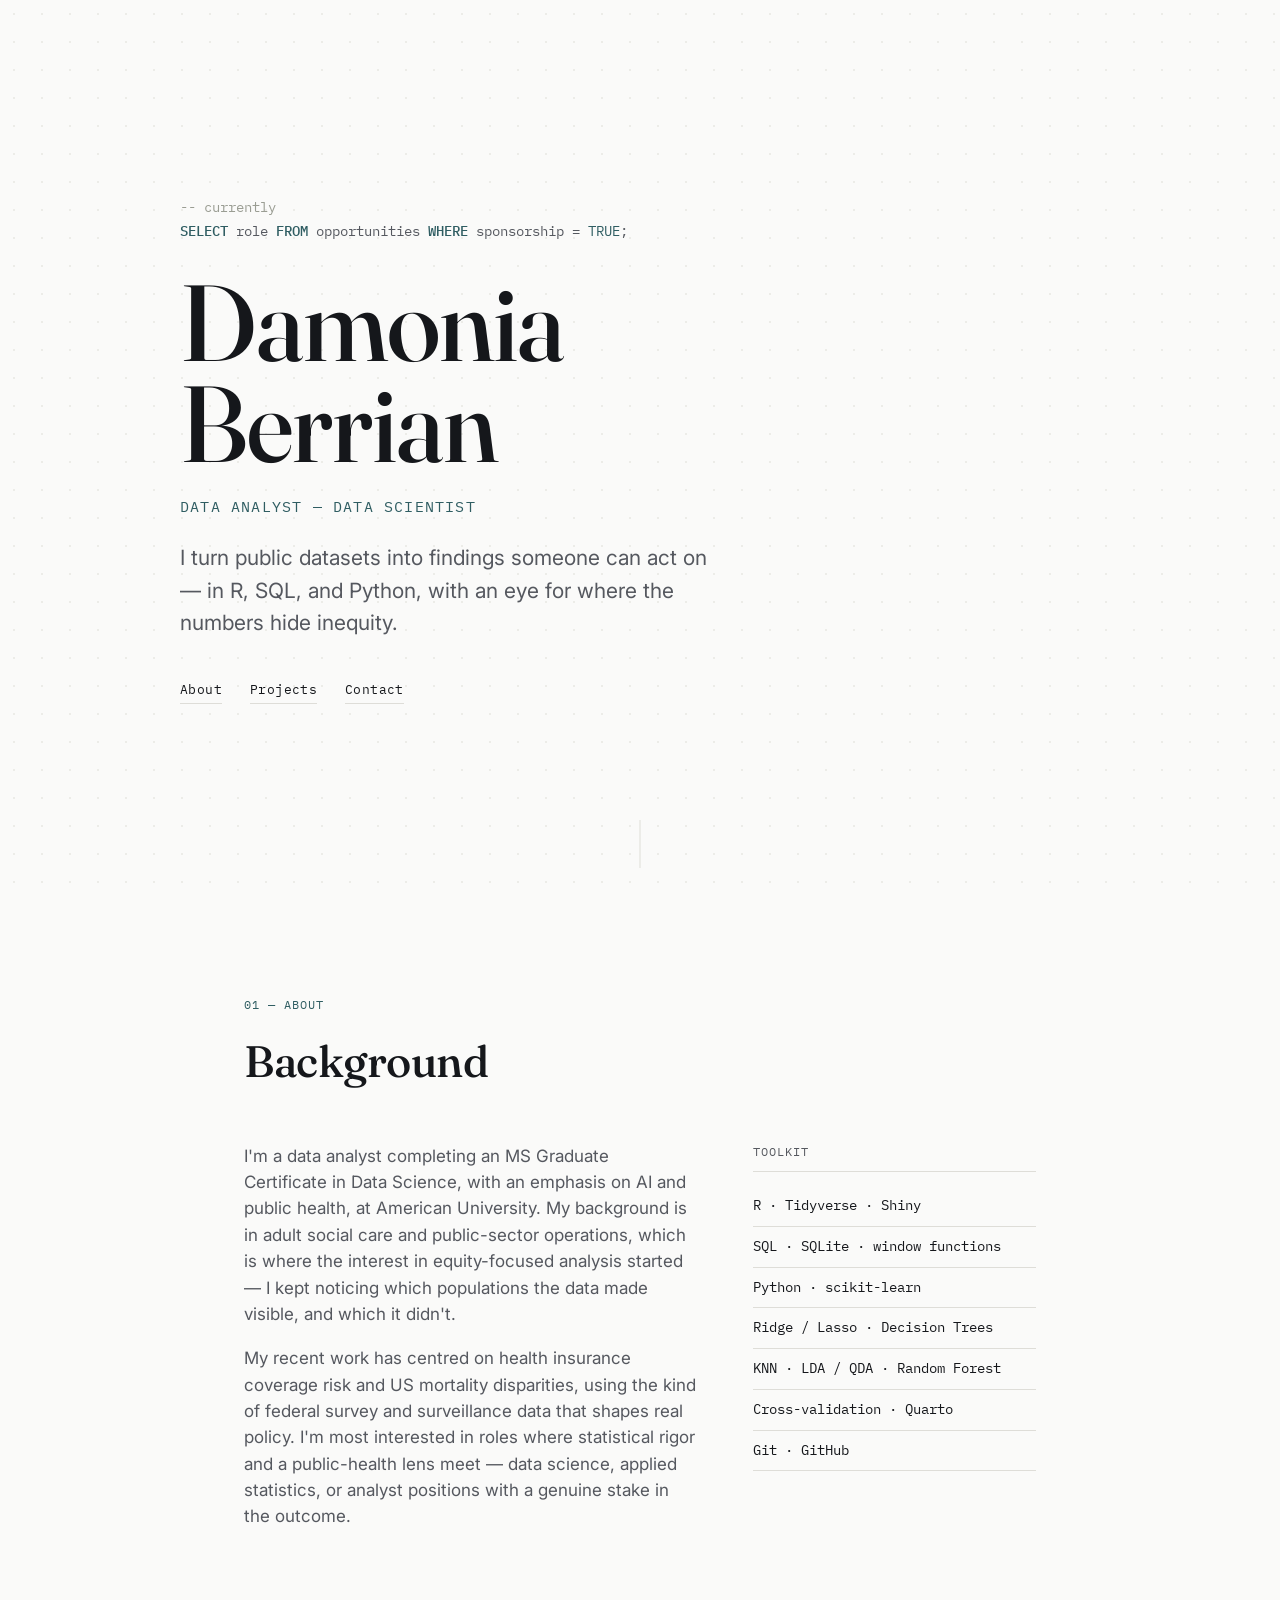
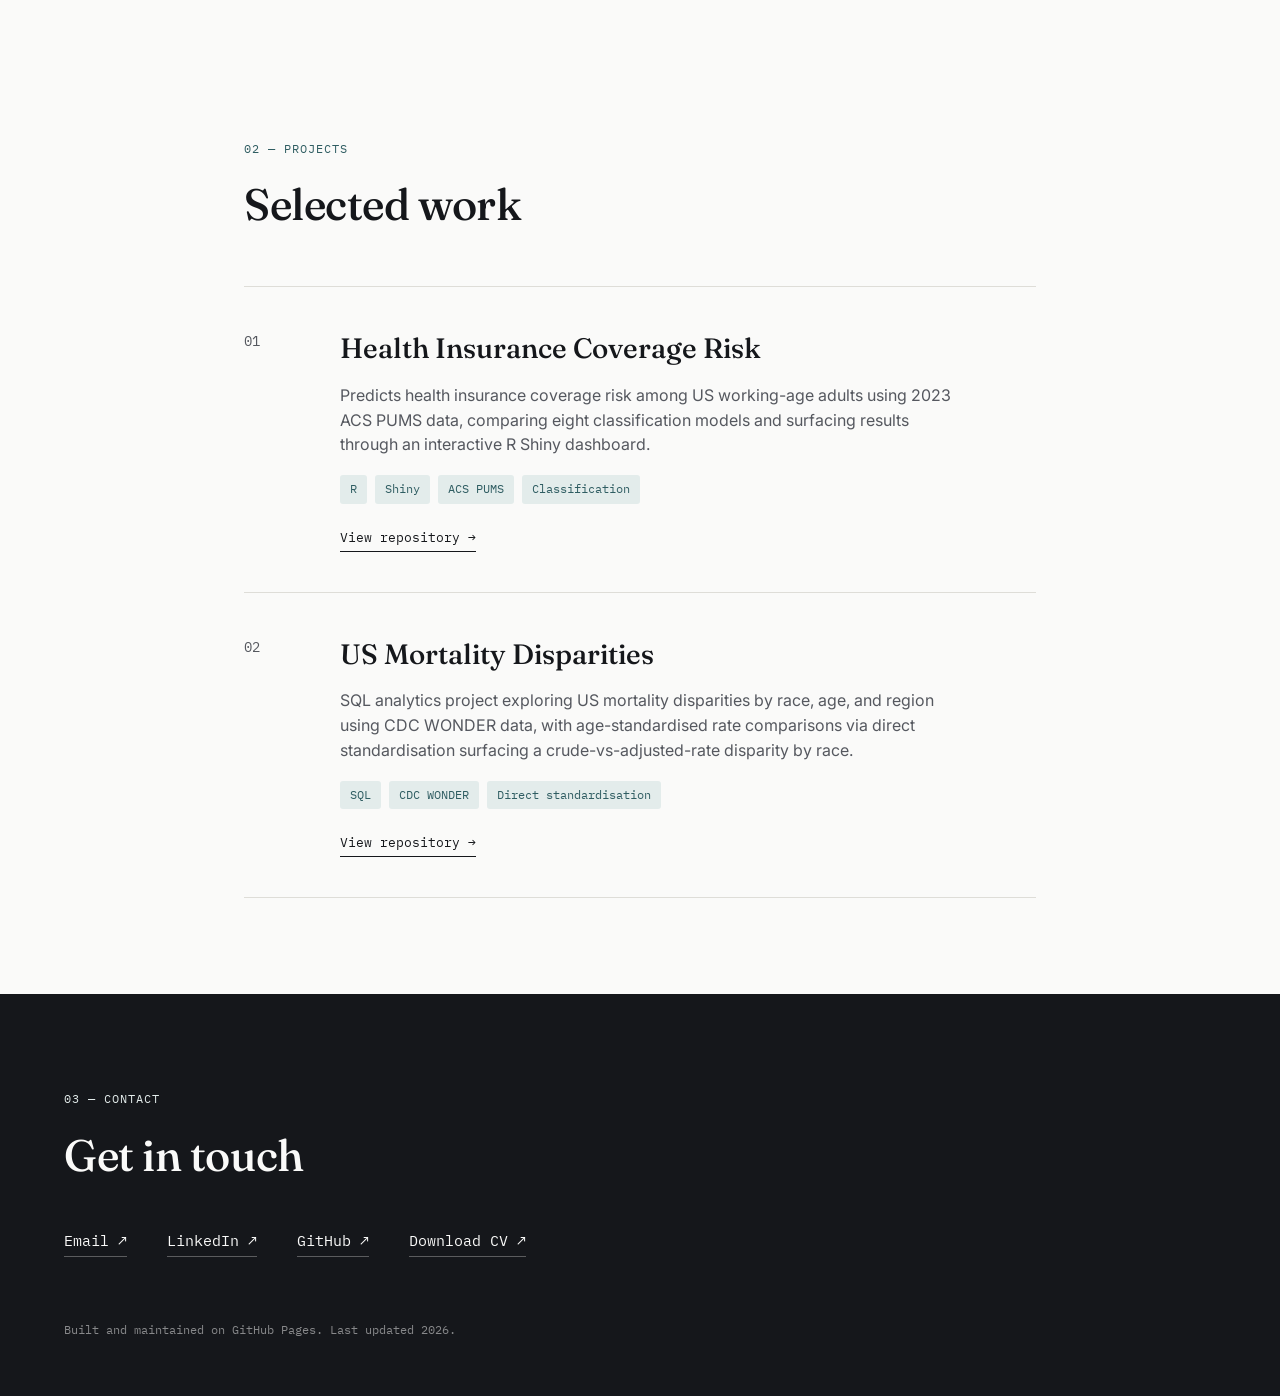
==== index.html @ 3cf0b8fd "Initial commit: single-page portfolio site" ====
<!DOCTYPE html>
<html lang="en">
<head>
<meta charset="UTF-8">
<meta name="viewport" content="width=device-width, initial-scale=1.0">
<title>Damonia Berrian — Data Analyst &amp; Data Scientist</title>
<meta name="description" content="Portfolio of Damonia Berrian — data analyst working across R, SQL, and Python, focused on public health and equity-driven analysis.">
<link rel="preconnect" href="https://fonts.googleapis.com">
<link rel="preconnect" href="https://fonts.gstatic.com" crossorigin>
<link href="https://fonts.googleapis.com/css2?family=Fraunces:ital,opsz,wght@0,9..144,400;0,9..144,500;0,9..144,600;1,9..144,500&family=Inter:wght@400;500;600&family=IBM+Plex+Mono:wght@400;500&display=swap" rel="stylesheet">
<link rel="stylesheet" href="styles.css">
</head>
<body>

<div class="grain" aria-hidden="true"></div>

<header class="hero" id="top">
  <div class="hero-inner">
    <p class="query-line" aria-hidden="true">
      <span class="c-comment">-- currently</span><br>
      <span class="c-kw">SELECT</span> role <span class="c-kw">FROM</span> opportunities <span class="c-kw">WHERE</span> sponsorship <span class="c-op">=</span> <span class="c-lit">TRUE</span>;
    </p>
    <h1>Damonia<br>Berrian</h1>
    <p class="hero-role">Data Analyst — Data Scientist</p>
    <p class="hero-thesis">I turn public datasets into findings someone can act on — in R, SQL, and Python, with an eye for where the numbers hide inequity.</p>
    <nav class="hero-nav" aria-label="Section navigation">
      <a href="#about">About</a>
      <a href="#projects">Projects</a>
      <a href="#contact">Contact</a>
    </nav>
  </div>
  <div class="scroll-cue" aria-hidden="true"><span></span></div>
</header>

<main>

  <section class="section about" id="about">
    <div class="section-head">
      <p class="eyebrow">01 — About</p>
      <h2>Background</h2>
    </div>
    <div class="about-grid">
      <div class="about-text">
        <p>I'm a data analyst completing an MS Graduate Certificate in Data Science, with an emphasis on AI and public health, at American University. My background is in adult social care and public-sector operations, which is where the interest in equity-focused analysis started — I kept noticing which populations the data made visible, and which it didn't.</p>
        <p>My recent work has centred on health insurance coverage risk and US mortality disparities, using the kind of federal survey and surveillance data that shapes real policy. I'm most interested in roles where statistical rigor and a public-health lens meet — data science, applied statistics, or analyst positions with a genuine stake in the outcome.</p>
      </div>
      <div class="about-stack">
        <p class="stack-label">Toolkit</p>
        <ul class="stack-list">
          <li>R · Tidyverse · Shiny</li>
          <li>SQL · SQLite · window functions</li>
          <li>Python · scikit-learn</li>
          <li>Ridge / Lasso · Decision Trees</li>
          <li>KNN · LDA / QDA · Random Forest</li>
          <li>Cross-validation · Quarto</li>
          <li>Git · GitHub</li>
        </ul>
      </div>
    </div>
  </section>

  <section class="section projects" id="projects">
    <div class="section-head">
      <p class="eyebrow">02 — Projects</p>
      <h2>Selected work</h2>
    </div>

    <div class="project-list">

      <article class="project-card">
        <div class="project-index">01</div>
        <div class="project-body">
          <h3>Health Insurance Coverage Risk</h3>
          <p class="project-desc">Predicts health insurance coverage risk among US working-age adults using 2023 ACS PUMS data, comparing eight classification models and surfacing results through an interactive R Shiny dashboard.</p>
          <ul class="project-tags">
            <li>R</li>
            <li>Shiny</li>
            <li>ACS PUMS</li>
            <li>Classification</li>
          </ul>
          <a class="project-link" href="https://github.com/nia-berri/Insurance-Coverage" target="_blank" rel="noopener">
            View repository <span aria-hidden="true">→</span>
          </a>
        </div>
      </article>

      <article class="project-card">
        <div class="project-index">02</div>
        <div class="project-body">
          <h3>US Mortality Disparities</h3>
          <p class="project-desc">SQL analytics project exploring US mortality disparities by race, age, and region using CDC WONDER data, with age-standardised rate comparisons via direct standardisation surfacing a crude-vs-adjusted-rate disparity by race.</p>
          <ul class="project-tags">
            <li>SQL</li>
            <li>CDC WONDER</li>
            <li>Direct standardisation</li>
          </ul>
          <a class="project-link" href="https://github.com/nia-berri/CDC-Mortality" target="_blank" rel="noopener">
            View repository <span aria-hidden="true">→</span>
          </a>
        </div>
      </article>

    </div>
  </section>

</main>

<footer class="section contact" id="contact">
  <div class="section-head">
    <p class="eyebrow light">03 — Contact</p>
    <h2>Get in touch</h2>
  </div>
  <div class="contact-links">
    <a href="mailto:your.email@example.com">Email <span aria-hidden="true">↗</span></a>
    <a href="https://linkedin.com/in/your-linkedin" target="_blank" rel="noopener">LinkedIn <span aria-hidden="true">↗</span></a>
    <a href="https://github.com/nia-berri" target="_blank" rel="noopener">GitHub <span aria-hidden="true">↗</span></a>
    <a href="cv/Damonia_Berrian_CV.pdf" target="_blank" rel="noopener">Download CV <span aria-hidden="true">↗</span></a>
  </div>
  <p class="footer-note">Built and maintained on GitHub Pages. Last updated 2026.</p>
</footer>

<script src="script.js"></script>
</body>
</html>
---- styles.css ----
/* ===== Tokens ===== */
:root {
  --bg: #FAFAF9;
  --surface: #F1F1EE;
  --ink: #15171B;
  --ink-soft: #55585F;
  --accent: #2F5D62;
  --accent-soft: #E3ECEB;
  --line: #DEDDD8;

  --font-display: 'Fraunces', serif;
  --font-body: 'Inter', sans-serif;
  --font-mono: 'IBM Plex Mono', monospace;

  --max-w: 920px;
  --pad: clamp(24px, 6vw, 64px);
}

* { box-sizing: border-box; }

html { scroll-behavior: smooth; }

body {
  margin: 0;
  background: var(--bg);
  color: var(--ink);
  font-family: var(--font-body);
  line-height: 1.55;
  -webkit-font-smoothing: antialiased;
}

a { color: inherit; }

/* subtle dot-grid texture, referencing statistical grid paper */
.grain {
  position: fixed;
  inset: 0;
  pointer-events: none;
  z-index: 0;
  background-image: radial-gradient(var(--line) 1px, transparent 1px);
  background-size: 28px 28px;
  opacity: 0.5;
}

/* ===== Hero ===== */
.hero {
  min-height: 100svh;
  display: flex;
  flex-direction: column;
  justify-content: center;
  align-items: flex-start;
  position: relative;
  padding: var(--pad);
}

.hero-inner {
  max-width: var(--max-w);
  width: 100%;
  margin: 0 auto;
  position: relative;
  z-index: 1;
}

.query-line {
  font-family: var(--font-mono);
  font-size: clamp(12px, 1.4vw, 14px);
  color: var(--ink-soft);
  margin: 0 0 28px;
  line-height: 1.7;
  opacity: 0;
  animation: rise 0.7s ease forwards;
  animation-delay: 0.1s;
}
.c-comment { color: #9A9D93; }
.c-kw { color: var(--accent); font-weight: 500; }
.c-op { color: var(--ink-soft); }
.c-lit { color: var(--accent); }

h1 {
  font-family: var(--font-display);
  font-weight: 500;
  font-size: clamp(52px, 10vw, 108px);
  line-height: 0.94;
  letter-spacing: -0.01em;
  margin: 0 0 20px;
  opacity: 0;
  animation: rise 0.8s ease forwards;
  animation-delay: 0.25s;
}

.hero-role {
  font-family: var(--font-mono);
  font-size: clamp(13px, 1.6vw, 15px);
  text-transform: uppercase;
  letter-spacing: 0.08em;
  color: var(--accent);
  margin: 0 0 24px;
  opacity: 0;
  animation: rise 0.8s ease forwards;
  animation-delay: 0.4s;
}

.hero-thesis {
  font-size: clamp(17px, 2.2vw, 21px);
  color: var(--ink-soft);
  max-width: 540px;
  margin: 0 0 40px;
  opacity: 0;
  animation: rise 0.8s ease forwards;
  animation-delay: 0.55s;
}

.hero-nav {
  display: flex;
  gap: 28px;
  opacity: 0;
  animation: rise 0.8s ease forwards;
  animation-delay: 0.7s;
}
.hero-nav a {
  text-decoration: none;
  font-family: var(--font-mono);
  font-size: 13px;
  letter-spacing: 0.03em;
  color: var(--ink);
  border-bottom: 1px solid var(--line);
  padding-bottom: 3px;
  transition: border-color 0.2s ease, color 0.2s ease;
}
.hero-nav a:hover { border-color: var(--accent); color: var(--accent); }

@keyframes rise {
  from { opacity: 0; transform: translateY(14px); }
  to { opacity: 1; transform: translateY(0); }
}

.scroll-cue {
  position: absolute;
  bottom: 32px;
  left: 50%;
  transform: translateX(-50%);
  width: 1px;
  height: 48px;
  background: var(--line);
  overflow: hidden;
}
.scroll-cue span {
  position: absolute;
  top: -48px;
  left: 0;
  width: 1px;
  height: 48px;
  background: var(--accent);
  animation: drip 1.8s ease-in-out infinite;
}
@keyframes drip {
  0% { top: -48px; }
  60% { top: 48px; }
  100% { top: 48px; }
}
@media (prefers-reduced-motion: reduce) {
  .scroll-cue span { animation: none; top: 0; }
  h1, .hero-role, .hero-thesis, .hero-nav, .query-line { animation: none; opacity: 1; }
}

/* ===== Sections ===== */
.section {
  position: relative;
  z-index: 1;
  max-width: var(--max-w);
  margin: 0 auto;
  padding: 96px var(--pad);
}

.section-head { margin-bottom: 48px; }

.eyebrow {
  font-family: var(--font-mono);
  font-size: 12px;
  letter-spacing: 0.08em;
  text-transform: uppercase;
  color: var(--accent);
  margin: 0 0 12px;
}
.eyebrow.light { color: var(--accent-soft); }

.section h2 {
  font-family: var(--font-display);
  font-weight: 500;
  font-size: clamp(30px, 4vw, 44px);
  margin: 0;
  letter-spacing: -0.01em;
}

/* ===== About ===== */
.about-grid {
  display: grid;
  grid-template-columns: 1.6fr 1fr;
  gap: 56px;
}
.about-text p {
  font-size: 17px;
  color: var(--ink-soft);
  margin: 0 0 18px;
}
.stack-label {
  font-family: var(--font-mono);
  font-size: 12px;
  text-transform: uppercase;
  letter-spacing: 0.08em;
  color: var(--ink-soft);
  margin: 0 0 14px;
  border-bottom: 1px solid var(--line);
  padding-bottom: 10px;
}
.stack-list {
  list-style: none;
  margin: 0;
  padding: 0;
  font-family: var(--font-mono);
  font-size: 14px;
}
.stack-list li {
  padding: 9px 0;
  border-bottom: 1px solid var(--line);
  color: var(--ink);
}

@media (max-width: 720px) {
  .about-grid { grid-template-columns: 1fr; gap: 32px; }
}

/* ===== Projects ===== */
.project-list {
  display: flex;
  flex-direction: column;
}
.project-card {
  display: grid;
  grid-template-columns: 72px 1fr;
  gap: 24px;
  padding: 40px 0;
  border-top: 1px solid var(--line);
  opacity: 0;
  transform: translateY(16px);
  transition: opacity 0.6s ease, transform 0.6s ease;
}
.project-card:last-child { border-bottom: 1px solid var(--line); }
.project-card.is-visible { opacity: 1; transform: translateY(0); }

.project-index {
  font-family: var(--font-mono);
  font-size: 14px;
  color: var(--ink-soft);
  padding-top: 4px;
}

.project-body h3 {
  font-family: var(--font-display);
  font-weight: 500;
  font-size: clamp(22px, 3vw, 28px);
  margin: 0 0 12px;
}
.project-desc {
  color: var(--ink-soft);
  font-size: 16px;
  max-width: 620px;
  margin: 0 0 18px;
}
.project-tags {
  list-style: none;
  display: flex;
  flex-wrap: wrap;
  gap: 8px;
  padding: 0;
  margin: 0 0 20px;
}
.project-tags li {
  font-family: var(--font-mono);
  font-size: 12px;
  background: var(--accent-soft);
  color: var(--accent);
  padding: 5px 10px;
  border-radius: 3px;
}
.project-link {
  display: inline-block;
  text-decoration: none;
  font-family: var(--font-mono);
  font-size: 13px;
  color: var(--ink);
  border-bottom: 1px solid var(--ink);
  padding-bottom: 3px;
  transition: color 0.2s ease, border-color 0.2s ease;
}
.project-link:hover { color: var(--accent); border-color: var(--accent); }

@media (max-width: 560px) {
  .project-card { grid-template-columns: 1fr; }
  .project-index { padding-top: 0; }
}

/* ===== Contact / footer ===== */
.contact {
  background: var(--ink);
  color: var(--bg);
  max-width: none;
  padding: 96px var(--pad) 56px;
}
.contact .section-head { margin-bottom: 40px; }
.contact h2 { color: var(--bg); }
.contact-links {
  display: flex;
  flex-wrap: wrap;
  gap: 16px 40px;
  margin-bottom: 64px;
}
.contact-links a {
  text-decoration: none;
  font-family: var(--font-mono);
  font-size: 15px;
  color: var(--bg);
  border-bottom: 1px solid rgba(250,250,249,0.3);
  padding-bottom: 4px;
  transition: border-color 0.2s ease, opacity 0.2s ease;
}
.contact-links a:hover { border-color: var(--bg); }

.footer-note {
  font-family: var(--font-mono);
  font-size: 12px;
  color: rgba(250,250,249,0.5);
  margin: 0;
}

/* focus visibility */
a:focus-visible {
  outline: 2px solid var(--accent);
  outline-offset: 3px;
}
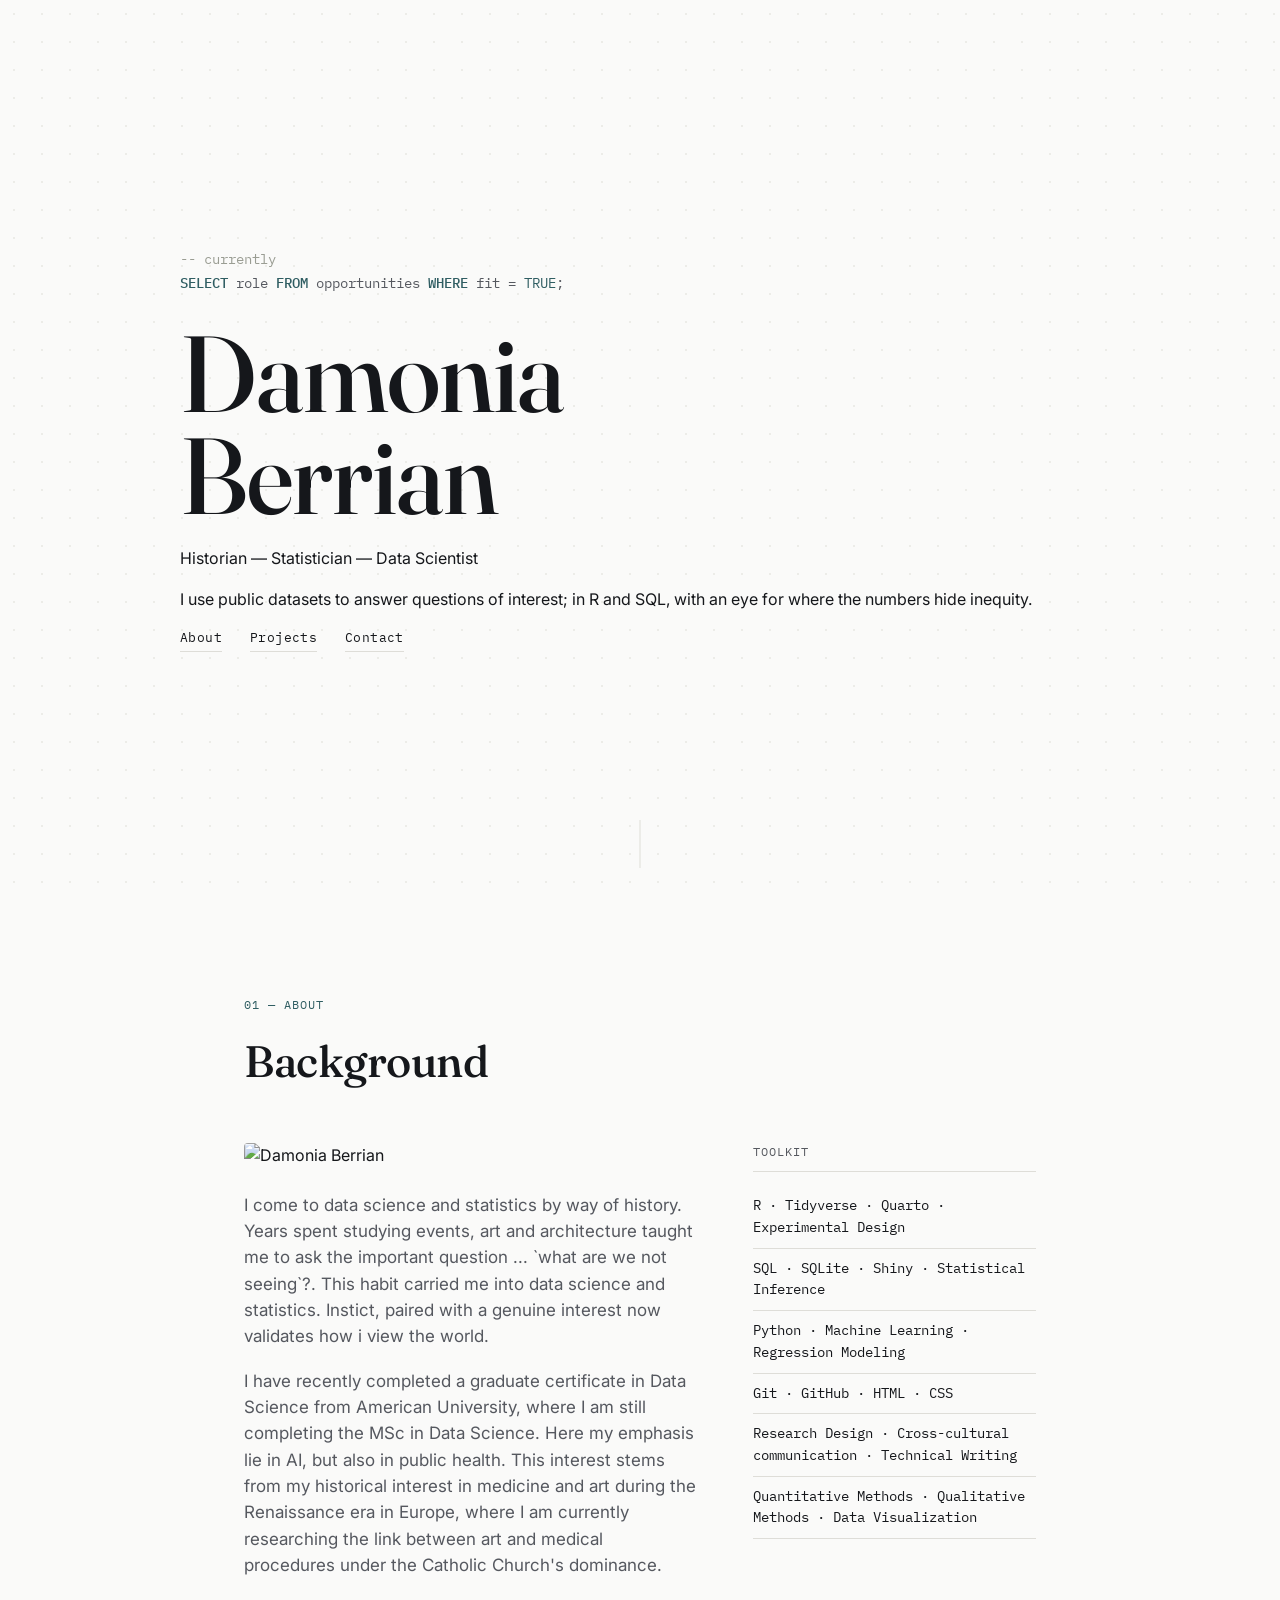
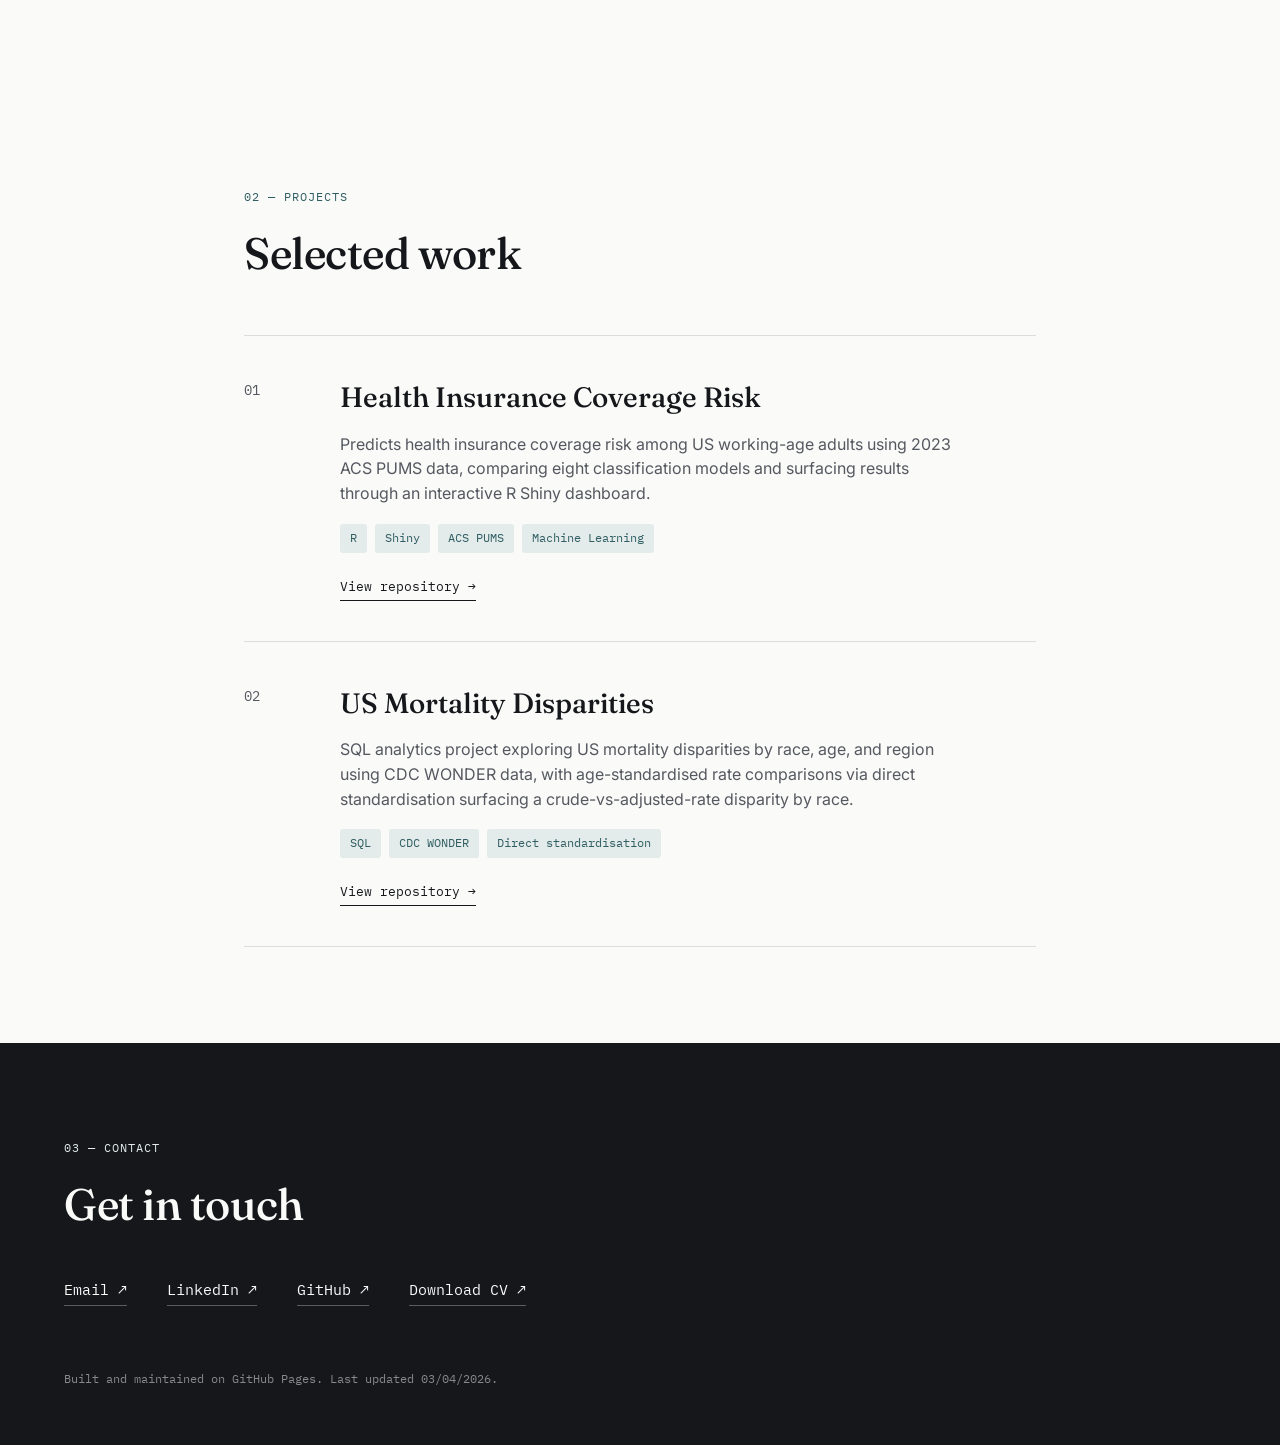
==== commit 6423db4f: "updates" ====
--- a/index.html
+++ b/index.html
@@ -3,7 +3,7 @@
 <head>
 <meta charset="UTF-8">
 <meta name="viewport" content="width=device-width, initial-scale=1.0">
-<title>Damonia Berrian — Data Analyst &amp; Data Scientist</title>
+<title>Damonia Berrian — Historian, Statistician &amp; Data Scientist</title>
 <meta name="description" content="Portfolio of Damonia Berrian — data analyst working across R, SQL, and Python, focused on public health and equity-driven analysis.">
 <link rel="preconnect" href="https://fonts.googleapis.com">
 <link rel="preconnect" href="https://fonts.gstatic.com" crossorigin>
@@ -18,11 +18,11 @@
   <div class="hero-inner">
     <p class="query-line" aria-hidden="true">
       <span class="c-comment">-- currently</span><br>
-      <span class="c-kw">SELECT</span> role <span class="c-kw">FROM</span> opportunities <span class="c-kw">WHERE</span> sponsorship <span class="c-op">=</span> <span class="c-lit">TRUE</span>;
+      <span class="c-kw">SELECT</span> role <span class="c-kw">FROM</span> opportunities <span class="c-kw">WHERE</span> fit <span class="c-op">=</span> <span class="c-lit">TRUE</span>;
     </p>
     <h1>Damonia<br>Berrian</h1>
-    <p class="hero-role">Data Analyst — Data Scientist</p>
-    <p class="hero-thesis">I turn public datasets into findings someone can act on — in R, SQL, and Python, with an eye for where the numbers hide inequity.</p>
+    <p class="role">Historian — Statistician — Data Scientist</p>
+    <p class="tag">I use public datasets to answer questions of interest; in R and SQL, with an eye for where the numbers hide inequity.</p>
     <nav class="hero-nav" aria-label="Section navigation">
       <a href="#about">About</a>
       <a href="#projects">Projects</a>
@@ -41,19 +41,20 @@
     </div>
     <div class="about-grid">
       <div class="about-text">
-        <p>I'm a data analyst completing an MS Graduate Certificate in Data Science, with an emphasis on AI and public health, at American University. My background is in adult social care and public-sector operations, which is where the interest in equity-focused analysis started — I kept noticing which populations the data made visible, and which it didn't.</p>
-        <p>My recent work has centred on health insurance coverage risk and US mortality disparities, using the kind of federal survey and surveillance data that shapes real policy. I'm most interested in roles where statistical rigor and a public-health lens meet — data science, applied statistics, or analyst positions with a genuine stake in the outcome.</p>
+        <img src = "images/profile.png" alt="Damonia Berrian" class="about-photo"
+        <div class="about-copy">
+        <p> I come to data science and statistics by way of history. Years spent studying events, art and architecture taught me to ask the important question ... `what are we not seeing`?. This habit carried me into data science and statistics. Instict, paired with a genuine interest now validates how i view the world.  </p>
+        <p> I have recently completed a graduate certificate in Data Science from American University, where I am still completing the MSc in Data Science. Here my emphasis lie in AI, but also in public health. This interest stems from my historical interest in medicine and art during the Renaissance era in Europe, where I am currently researching the link between art and medical procedures under the Catholic Church's dominance.</p>
       </div>
       <div class="about-stack">
         <p class="stack-label">Toolkit</p>
         <ul class="stack-list">
-          <li>R · Tidyverse · Shiny</li>
-          <li>SQL · SQLite · window functions</li>
-          <li>Python · scikit-learn</li>
-          <li>Ridge / Lasso · Decision Trees</li>
-          <li>KNN · LDA / QDA · Random Forest</li>
-          <li>Cross-validation · Quarto</li>
-          <li>Git · GitHub</li>
+          <li>R · Tidyverse · Quarto · Experimental Design</li>
+          <li>SQL · SQLite · Shiny · Statistical Inference</li>
+          <li>Python · Machine Learning · Regression Modeling</li>
+          <li>Git · GitHub · HTML · CSS</li>
+          <li>Research Design · Cross-cultural communication · Technical Writing </li>
+          <li> Quantitative Methods · Qualitative Methods · Data Visualization </li>
         </ul>
       </div>
     </div>
@@ -76,7 +77,7 @@
             <li>R</li>
             <li>Shiny</li>
             <li>ACS PUMS</li>
-            <li>Classification</li>
+            <li>Machine Learning</li>
           </ul>
           <a class="project-link" href="https://github.com/nia-berri/Insurance-Coverage" target="_blank" rel="noopener">
             View repository <span aria-hidden="true">→</span>
@@ -111,12 +112,12 @@
     <h2>Get in touch</h2>
   </div>
   <div class="contact-links">
-    <a href="mailto:your.email@example.com">Email <span aria-hidden="true">↗</span></a>
-    <a href="https://linkedin.com/in/your-linkedin" target="_blank" rel="noopener">LinkedIn <span aria-hidden="true">↗</span></a>
+    <a href="mailto:berriandamonia1@gmail.com">Email <span aria-hidden="true">↗</span></a>
+    <a href="https://linkedin.com/in/damonia-berrian" target="_blank" rel="noopener">LinkedIn <span aria-hidden="true">↗</span></a>
     <a href="https://github.com/nia-berri" target="_blank" rel="noopener">GitHub <span aria-hidden="true">↗</span></a>
-    <a href="cv/Damonia_Berrian_CV.pdf" target="_blank" rel="noopener">Download CV <span aria-hidden="true">↗</span></a>
+    <a href="cv/Damonia_Berrian_CV.docx" target="_blank" rel="noopener">Download CV <span aria-hidden="true">↗</span></a>
   </div>
-  <p class="footer-note">Built and maintained on GitHub Pages. Last updated 2026.</p>
+  <p class="footer-note">Built and maintained on GitHub Pages. Last updated 03/04/2026.</p>
 </footer>
 
 <script src="script.js"></script>
--- a/styles.css
+++ b/styles.css
@@ -200,8 +200,19 @@
 }
 .about-text p {
   font-size: 17px;
+  display: flex;
+  gap: 28px;
+  align-items: center;
   color: var(--ink-soft);
   margin: 0 0 18px;
+}
+.about-photo {
+  width: 160px;
+  height: 160px;
+  object-fit: cover;
+  border-radius: 4px;
+  margin-bottom: 24px;
+  filter: grayscale(15%);
 }
 .stack-label {
   font-family: var(--font-mono);
